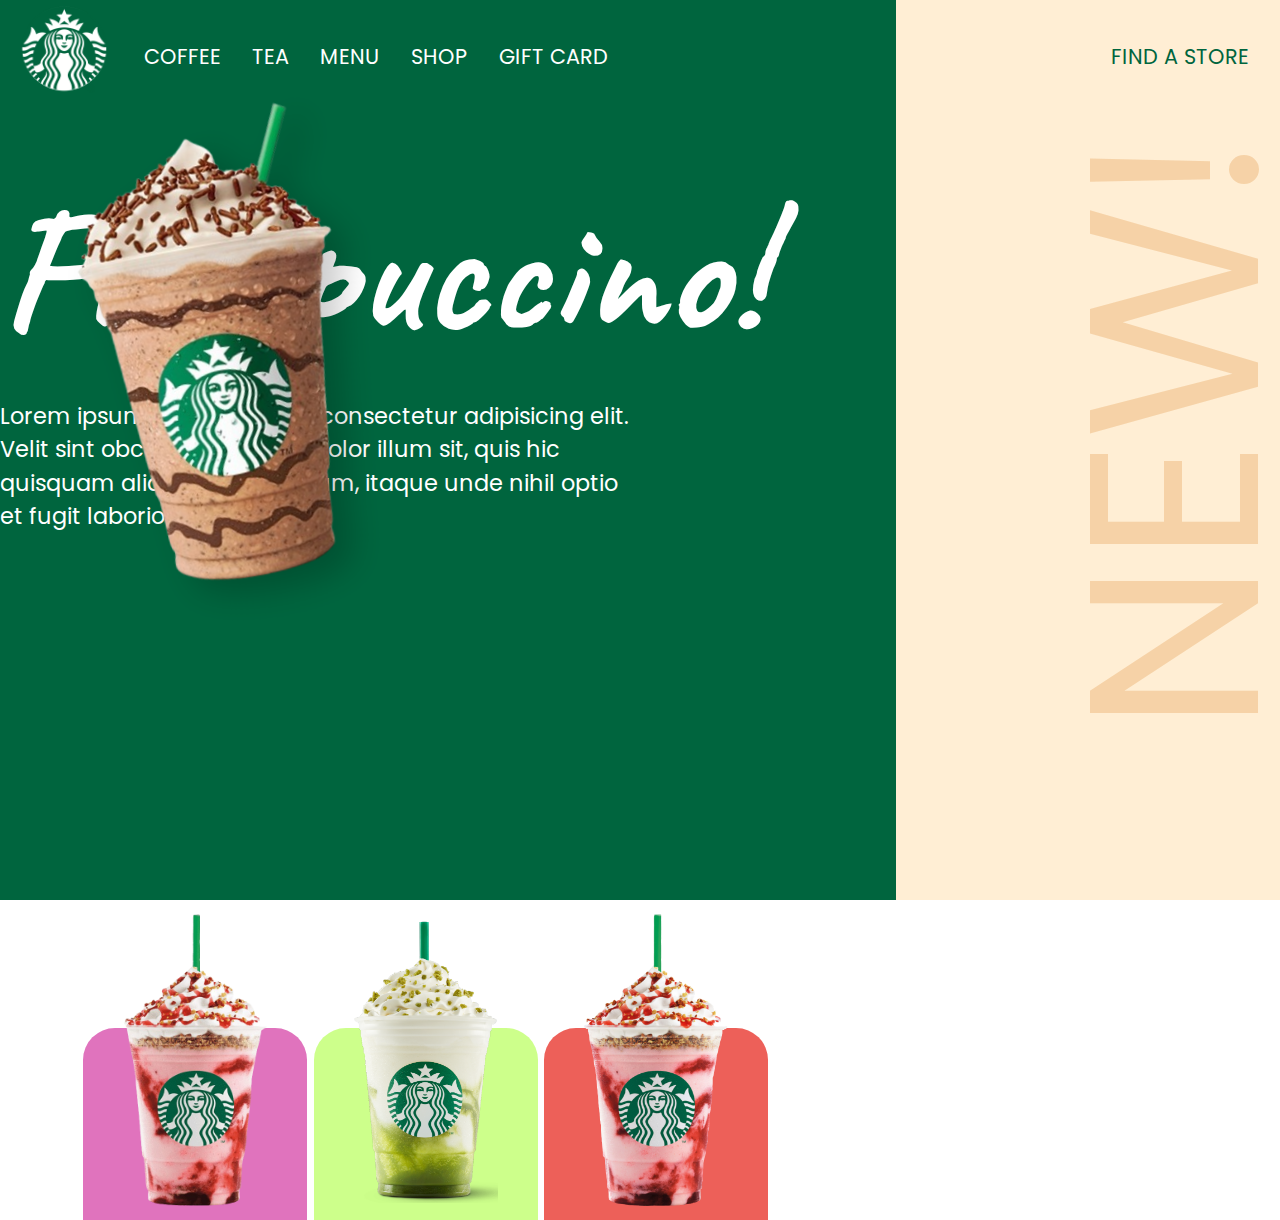
==== index.html @ 5ed9d5bd "first msg" ====
<!DOCTYPE html>
<html lang="en">
<head>
    <meta charset="UTF-8">
    <meta http-equiv="X-UA-Compatible" content="IE=edge">
    <meta name="viewport" content="width=device-width, initial-scale=1.0">
    <title>Starbucks Landing Page </title>

    <!-- CSS -->
    <link rel="stylesheet" href="style.css">

    <!-- ICONS CDN FONTAWESOME -->
    <link rel="stylesheet" href="https://cdnjs.cloudflare.com/ajax/libs/font-awesome/6.2.0/css/all.min.css" integrity="sha512-xh6O/CkQoPOWDdYTDqeRdPCVd1SpvCA9XXcUnZS2FmJNp1coAFzvtCN9BmamE+4aHK8yyUHUSCcJHgXloTyT2A==" crossorigin="anonymous" referrerpolicy="no-referrer" />

</head>
<body>
    
  <div class="hero">

    <header class="nav">
      <div class="nav__logo">
        <a href="#"><img src="img/starbucks-logo.png" alt="logo"></a>
      </div>

      <nav>
        <ul class="nav__links">
          <li class="nav__link"><a href="#">Coffee</a></li>
          <li class="nav__link"><a href="#">Tea</a></li>
          <li class="nav__link"><a href="#">Menu</a></li>
          <li class="nav__link"><a href="#">Shop</a></li>
          <li class="nav__link"><a href="gift.html">Gift Card</a></li>
          <li class="nav__link nav__link--findstore">
            <a href="#">
              <i class="fa-solid fa-location-dot"></i>
              <span>Find A Store</span>
            </a>
          </li>
        </ul>
      </nav>
    </header>

    <div class="hero__content">
      <div class="hero__texts">
        <h2 class="hero__title">Frappuccino!</h2>
        <p class="hero__paragraph">Lorem ipsum dolor sit amet, consectetur adipisicing elit. Velit sint obcaecati id eum. Dolor illum sit, quis hic quisquam aliquid accusantium, itaque unde nihil optio et fugit laboriosam.</p>
      </div>

      <div class="hero__image"><img src="img/stedrink-removebg-preview.png" alt="Frappuccino"></div>

      <div class="hero__frappuccinos">
        <div class="hero__frappuccino hero__frappuccino--pink"><img src="img/pink-removebg-preview.png" alt="frappuccino"></div>
        <div class="hero__frappuccino hero__frappuccino--green"><img src="img/frappuccino-green.png" alt="frappuccino"></div>
        <div class="hero__frappuccino hero__frappuccino--red"><img src="img/frappuccino-red.png" alt="frappuccino"></div>
      </div>
    </div>
  </div>

</body>
</html>
---- style.css ----
/* ------------ GOOGLE FONTS ------------ */
@import url('https://fonts.googleapis.com/css2?family=Caveat:wght@700&family=Poppins:wght@400;500;600&display=swap');

/* ------------ VARIABLES ------------ */
:root{
  /* FONT */
  --font-poppins: 'Poppins', sans-serif;
  --font-caveat: 'Caveat', cursive;

  /* COLORS */
  --bg-color: #00653e;
  --bg-image-color: #ffeed4;
  --frapuccino-pink: #e073bd;
  --frapuccino-green: #cdff8b;
  --frapuccino-red: #ed6059;
}

/* ------------ BASE ---------------- */
*{
  margin: 0;
  padding: 0;
  box-sizing: border-box;
  list-style: none;
  text-decoration: none;
  font-family: var(--font-poppins);
}

img{
  width: 100%;
}

body{
  height: 100vh;
  overflow: hidden;
}
/* ----------- HERO --------------- */
.hero{
  width: 100%;
  height: 100%;
  background-color: var(--bg-color);

  position: relative;
}

.hero::before{
  content: '';
  background-color: var(--bg-image-color);
  height: 100%;
  width: 30%;

  position: absolute;
  top: 0;
  right: 0;
}

.hero::after{
  content: 'New!';
  font-size: 15rem;
  text-transform: uppercase;
  color: #d8710a38;
  transform: rotate(-90deg);

  position: absolute;
  bottom: 1.2em;
  right: -.8em;
}

/* ----------- HEADER --------------- */
.nav{
  width: 100%;
  height: 6em;
  padding: 1em 1em 0;
  display: flex;
  align-items: center;
}

.nav__logo{
  width: 6em;
}

.nav__links{
  display: flex;
  width: 100%;
  margin-left: 2em;
}

.nav__link a{
  color: #fff;
  font-size: 1.3rem;
  text-transform: uppercase;
  margin-right: 1.5em;
}

.nav__link--findstore{
  position: absolute;
  right: 0;
}

.nav__link--findstore a{
  color: var(--bg-color);
} 

.nav__link--findstore a span{
  margin-left: .5em;
}

/* ---------- HERO CONTENT ----------- */
.hero__content{
  width: 100%;
}

.hero__texts{
  max-width: 50em;
  color: #fff;
  position: absolute;
  top: 10em;

  animation: slide-texts 1s forwards;
}

.hero__title{
  font-family: var(--font-caveat);
  font-size: 11rem;
  margin-bottom: .1em;
}

.hero__paragraph{
  font-size: 1.4rem;
  line-height: 1.5em;
  width: 80%;
}

.hero__image{
  max-width: 28em;
  position: absolute;
  z-index: 10;

  animation: slide-image 1s forwards;
}

.hero__image img{
  filter: drop-shadow(1em 1em 1em rgba(0,0,0, .2));
  transform: rotate(-10deg);
}

.hero__frappuccinos{
  position: absolute;
  bottom: 0;
  left: 5em;

  display: flex;
  align-items: center;
  justify-content: space-between;
}

.hero__frappuccino{
  width: 14em;
  height: 12em;
  border-radius: 2em 2em 0 0;
  margin: 0 .2em;

  display: flex;
  justify-content: center;
  align-items: center;

  position: relative;
  top: 20em;

  animation: slide-frappuccinos 1s forwards;
}

.hero__frappuccino img{
  width: 9em;
  position: relative;
  bottom: 4em;
  cursor: pointer;
  transition: transform .5s ease;
}

.hero__frappuccino--pink{
  background-color: var(--frapuccino-pink);
  animation-delay: 1s;
}

.hero__frappuccino--green{
  background-color: var(--frapuccino-green);
  animation-delay: 1.3s;
}

.hero__frappuccino--red{
  background-color: var(--frapuccino-red);
  animation-delay: 1.6s;
}

.hero__frappuccino:hover img{
  transform: translateY(-1.5em) scale(1.1);
}


/* ---------- ANIMATIONS -------------- */
@keyframes slide-texts {
  from{
    left: -100%;
  }
  to{
    left: 5em;
  }
}

@keyframes slide-image {
  from{
    right: -100%;
  }
  to{
    right: 16%;
  }
}

@keyframes slide-frappuccinos {
  to{
    top: 0;
  }
}
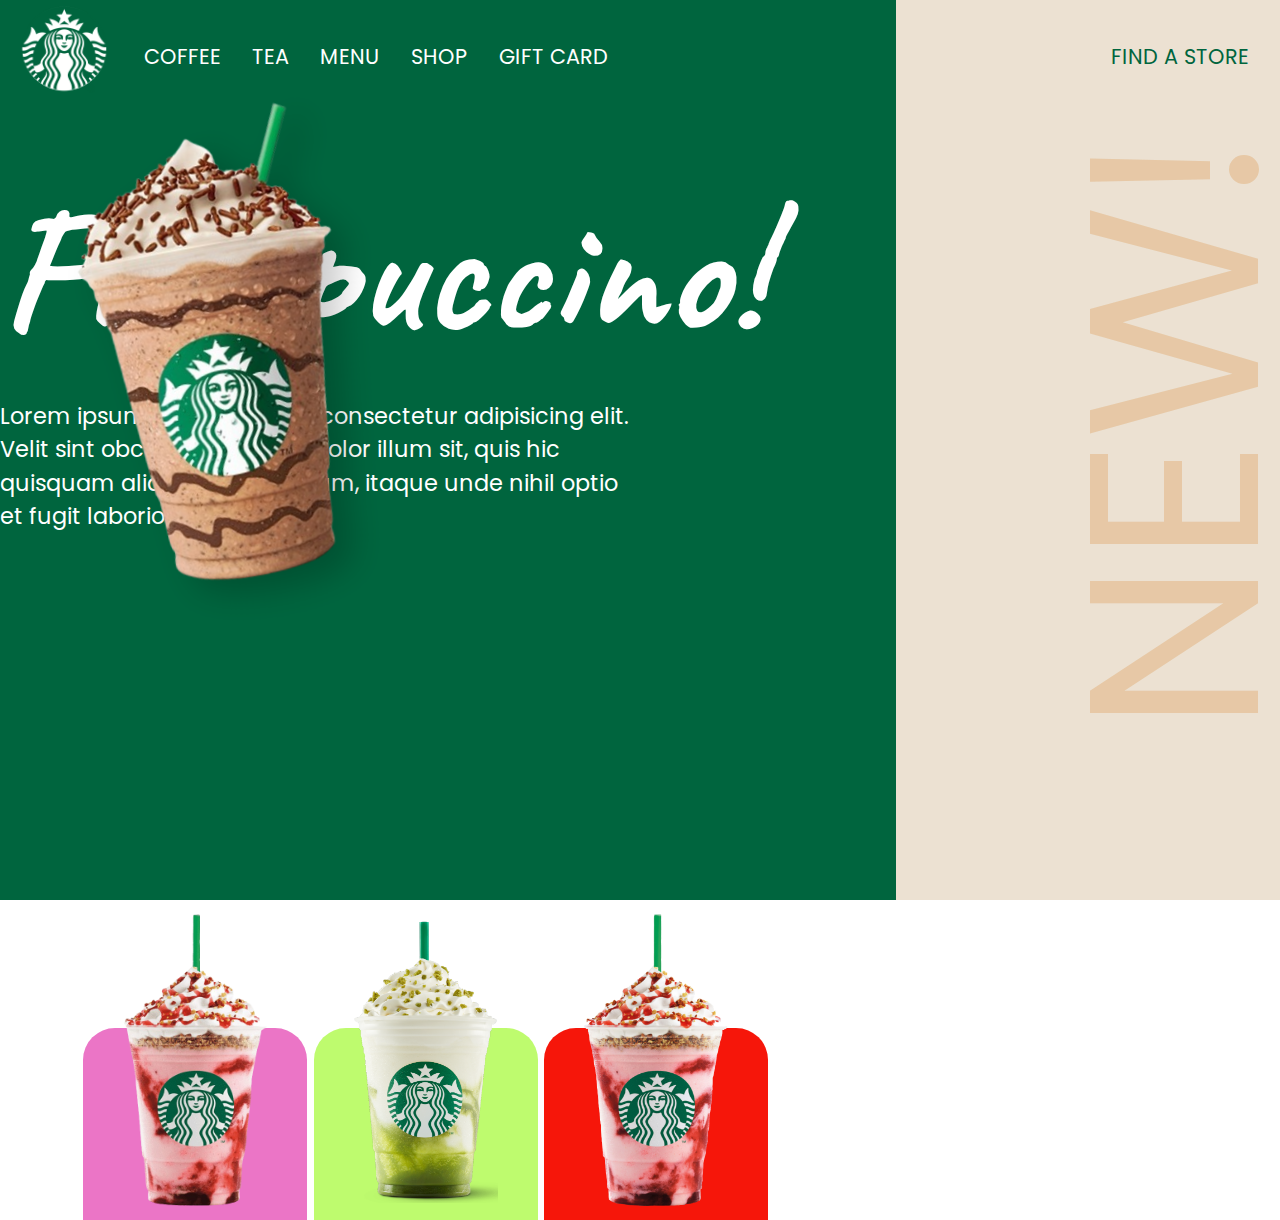
==== commit b4be9ba8: "5 msg" ====
--- a/index.html
+++ b/index.html
@@ -22,13 +22,13 @@
         <a href="#"><img src="img/starbucks-logo.png" alt="logo"></a>
       </div>
 
-      <nav>
+      <nav> 
         <ul class="nav__links">
           <li class="nav__link"><a href="#">Coffee</a></li>
           <li class="nav__link"><a href="#">Tea</a></li>
           <li class="nav__link"><a href="#">Menu</a></li>
           <li class="nav__link"><a href="#">Shop</a></li>
-          <li class="nav__link"><a href="gift.html">Gift Card</a></li>
+          <li class="nav__link"><a href=" gift.html">Gift Card</a></li>
           <li class="nav__link nav__link--findstore">
             <a href="#">
               <i class="fa-solid fa-location-dot"></i>
--- a/style.css
+++ b/style.css
@@ -9,10 +9,10 @@
 
   /* COLORS */
   --bg-color: #00653e;
-  --bg-image-color: #ffeed4;
-  --frapuccino-pink: #e073bd;
-  --frapuccino-green: #cdff8b;
-  --frapuccino-red: #ed6059;
+  --bg-image-color: #ece1d2;
+  --frapuccino-pink: #eb75c6;
+  --frapuccino-green: #befb6e;
+  --frapuccino-red: #f6160a;
 }
 
 /* ------------ BASE ---------------- */
